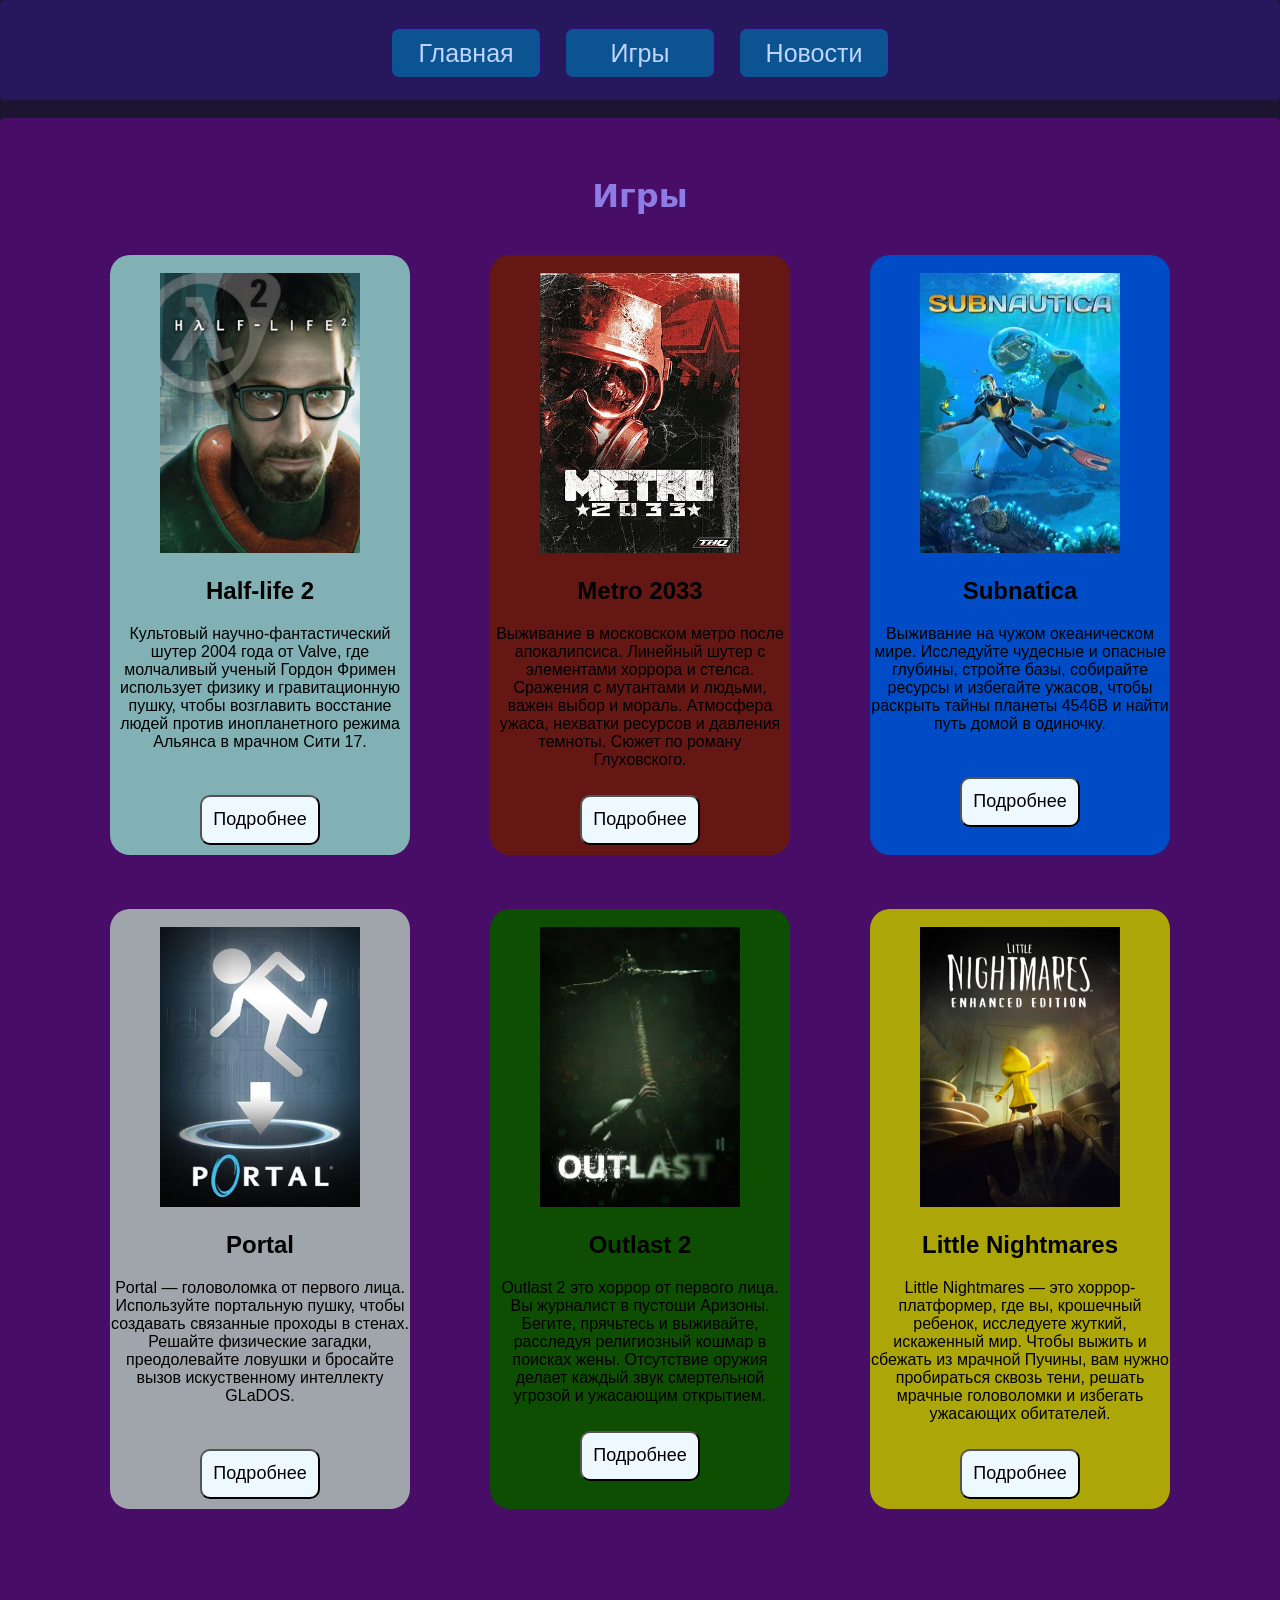
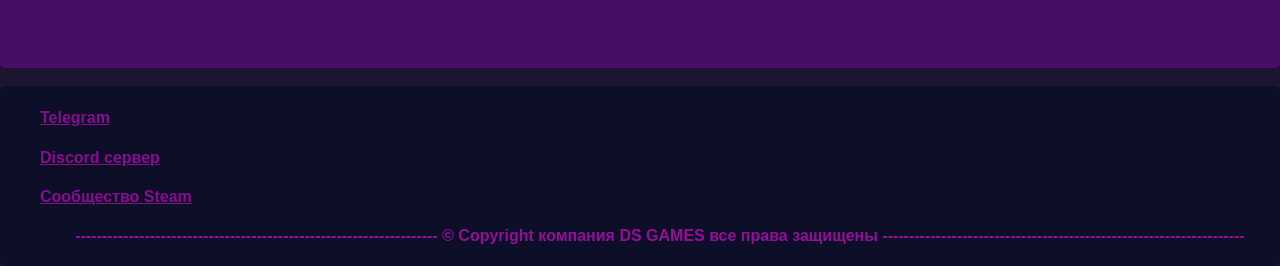
==== index.html @ 6d18ce01 "Rename games.html to index.html" ====
<!DOCTYPE html>
<html lang="en">
<head>
    <meta charset="UTF-8">
    <meta name="viewport" content="width=device-width, initial-scale=1.0">
    <title>🎮DS GAMES</title>
    <link rel="stylesheet" href="games.css">
    <link rel="stylesheet" href="responsive.css">
    <style>
        h1 {
            text-align: center;
            color: rgb(141, 124, 227);
            font-size: xx-large;
            font-family: system-ui, -apple-system, BlinkMacSystemFont, 'Segoe UI', Roboto, Oxygen, Ubuntu, Cantarell, 'Open Sans', 'Helvetica Neue', sans-serif;
        }
    </style>
</head>
    <body>
        <!--Шапка сайта-->
        <header>
            <nav class="navigation">
                <br>
                    <a href="dsgames.html"><input type="button"  name="" id="" value="Главная" style="font-size: 25px;" class="button4"></a>
                    <a href="games.html"><input type="button"  name="" id="" value="Игры" style="font-size: 25px;" class="button1"></a>
                    <a href="news.html"><input type="button" name="" id="" value="Новости" style="font-size: 25px;" class="button2"></a> 
            </nav>
        </header>
        <br>
        <!--Основа сайта-->
        <main>
            <br>
            <h1>Игры</h1>
            <br>
                <div class="card-content">
                   <div class="card">     
                    <br>  
        <img src="img cards/Half-Life_2 photo.jpg" alt="Описание товара" class="card-image">
        <h2 class="card-title">Half-life 2</h2>
        <p class="card-description1">Культовый научно-фантастический шутер 2004 года от Valve, где молчаливый ученый Гордон Фримен использует физику и гравитационную пушку, чтобы возглавить восстание людей против инопланетного режима Альянса в мрачном Сити 17.</p><br>
        <a href="half-life2.html"><button class="card-button">Подробнее</button></a>
        </div>
        <div class="card2">
            <br>
         <img src="img cards/Metro_2033_photo.jpg" alt="Описание товара" class="card-image">
        <h2 class="card-title">Metro 2033</h2>
        <p class="card-description2">Выживание в московском метро после апокалипсиса. Линейный шутер с элементами хоррора и стелса. Сражения с мутантами и людьми, важен выбор и мораль. Атмосфера ужаса, нехватки ресурсов и давления темноты. Сюжет по роману Глуховского. </p>
        <a href="metro2033.html"><button class="card-button">Подробнее</button></a>
        </div>
        <div class="card3">
            <br>
         <img src="img cards/subnatica.webp" alt="Описание товара" class="card-image">
        <h2 class="card-title">Subnatica</h2>
        <p class="card-description2">Выживание на чужом океаническом мире. Исследуйте чудесные и опасные глубины, стройте базы, собирайте ресурсы и избегайте ужасов, чтобы раскрыть тайны планеты 4546B и найти путь домой в одиночку.<br><br></p>
        <a href="subnatica.html"><button class="card-button">Подробнее</button></a>
        </div>
    </div>
    <br>
    <br>
    <br>
                <div class="card-content2">
                   <div class="card4">     
                    <br>  
        <img src="img cards/portal.jpg" alt="Описание товара" class="card-image">
        <h2 class="card-title">Portal</h2>
        <p class="card-description1">Portal — головоломка от первого лица. Используйте портальную пушку, чтобы создавать связанные проходы в стенах. Решайте физические загадки, преодолевайте ловушки и бросайте вызов искуственному интеллекту GLaDOS.</p><br>
        <a href="portal.html"><button class="card-button">Подробнее</button></a>
        </div>
        <div class="card5">
            <br>
         <img src="img cards/outlast2.webp" alt="Описание товара" class="card-image">
        <h2 class="card-title">Outlast 2</h2>
        <p class="card-description2">Outlast 2 это хоррор от первого лица. Вы журналист в пустоши Аризоны. Бегите, прячьтесь и выживайте, расследуя религиозный кошмар в поисках жены. Отсутствие оружия делает каждый звук смертельной угрозой и ужасающим открытием.</p>
        <a href="outlast2.html"><button class="card-button">Подробнее</button></a>
        </div>
        <div class="card6">
            <br>
         <img src="img cards/littlenightmares.jpg" alt="Описание товара" class="card-image">
        <h2 class="card-title">Little Nightmares</h2>
        <p class="card-description2">Little Nightmares — это хоррор-платформер, где вы, крошечный ребенок, исследуете жуткий, искаженный мир. Чтобы выжить и сбежать из мрачной Пучины, вам нужно пробираться сквозь тени, решать мрачные головоломки и избегать ужасающих обитателей.<br></p>
        <a href="littlenightmares.html"><button class="card-button">Подробнее</button></a>
        </div>
    </div>
                
    
    
            
        </main>
        <br>
        <!--Подвал сайта-->
        <footer>
                <div class="footer">
                    <ul class="ul1">
                        <li class="l1"><h4><a href="https://web.telegram.org/k/" class="a1" target="_blank">Telegram</a></h4></li>
                        <li class="l1"><h4><a href="" class="a1">Discord сервер</a></h4></li>
                        <li class="l1"><h4><a href="https://steamcommunity.com/" class="a1">Сообщество Steam</a></h4></li>
                        <li class="l1"><h4 class="h4">-------------------------------------------------------------------- © Copyright компания DS GAMES все права защищены --------------------------------------------------------------------</h4></li>
                    </ul>
                </div>
        </footer>
    </body>
</html>
---- games.css ----
*,
*::before,
*::after {
    box-sizing: border-box;
}

html, body {
    margin: 0;
    padding: 0;
    overflow-x: hidden;
}

body {
    background-color: rgb(27, 21, 50);
}
header {
    width: 100%;
    height: 100px;
    border-radius: 5px;
    background-color: rgb(39, 24, 94);
    display: flex;
    justify-content: center;
    position: -webkit-sticky; /* Для Safari */
    position: sticky;
    top: 0;
    z-index: 1000;
    
}
.button1, .button2, .button3, .button4 {
    display: inline-block;
    justify-content: space-between;
    margin-top: 20px;
    width: 150px;
    height: 50px;
    border-radius: 8px;
    border-style: solid;
    border-color: rgb(49, 12, 124);
    border-width: 1px;
    font-family: 'Gill Sans', 'Gill Sans MT', Calibri, 'Trebuchet MS', sans-serif;
    font-size: large;
    color: rgb(191, 213, 255);
    background-color: rgb(12, 83, 145);
    margin-inline: 10px;
    margin-top: 10px;
}
main {
    min-height: 1550px;
    background-color: rgb(72, 14, 103);
    border-radius: 5px;
    padding: 20px;
}
.games {
    text-align: center;
}
.card-content {
    text-align: center;
    display: flex;
    flex-direction: row;
    gap: 80px;
    flex-wrap: wrap;
    justify-content: center;
    align-items: stretch;
}
.card-image {
    width: 200px;
    height: 280px;
}
.card {
    background-color: rgb(129, 177, 180);
    border: 2px black;
    width: 300px;
    height: 600px;
    border-radius: 20px;
    text-align: center;
    display: inline-block;
    font-family: 'Gill Sans', 'Gill Sans MT', Calibri, 'Trebuchet MS', sans-serif;
}
.card2 {
    background-color: rgb(101, 24, 19);
    border: 2px black;
    width: 300px;
    height: 600px;
    border-radius: 20px;
    text-align: center;
    display: inline-block;
    font-family: 'Gill Sans', 'Gill Sans MT', Calibri, 'Trebuchet MS', sans-serif;
}
.card3 {
       
    background-color: rgb(0, 76, 199);
    border: 2px black;
    width: 300px;
    height: 600px;
    border-radius: 20px;
    text-align: center;
    display: inline-block;
    font-family: 'Gill Sans', 'Gill Sans MT', Calibri, 'Trebuchet MS', sans-serif;
}
.card-content2 {
    text-align: center;
    display: flex;
    flex-direction: row;
    gap: 80px;
    flex-wrap: wrap;
    justify-content: center;
    align-items: stretch;
}
.card4 {
    background-color: #A0A5AB;
    border: 2px black;
    width: 300px;
    height: 600px;
    border-radius: 20px;
    text-align: center;
    display: inline-block;
    font-family: 'Gill Sans', 'Gill Sans MT', Calibri, 'Trebuchet MS', sans-serif;
}
.card5 {
    background-color: #0e4e02;
    opacity: 1;
    border: 2px black;
    width: 300px;
    height: 600px;
    border-radius: 20px;
    text-align: center;
    display: inline-block;
    font-family: 'Gill Sans', 'Gill Sans MT', Calibri, 'Trebuchet MS', sans-serif;
}
.card6 {
       
    background-color: rgb(172, 166, 8);
    border: 2px black;
    width: 300px;
    height: 600px;
    border-radius: 20px;
    text-align: center;
    display: inline-block;
    font-family: 'Gill Sans', 'Gill Sans MT', Calibri, 'Trebuchet MS', sans-serif;
}
.text-button {
    width: 80px;
    height: 50px;
    color: black;
    text-decoration: none;
}
.card-button {
    margin-top: 10px;
    width: 120px;
    height: 50px;
    background-color: rgb(238, 248, 255);
    border-radius: 10px;
    font-size: large;
}
.card-description1 {

}
.card-description2 {
    color: rgb(0, 0, 0);
}
.h1 {
    text-align: center;
    color: rgb(141, 124, 227);
    font-size: xx-large;
    font-family: system-ui, -apple-system, BlinkMacSystemFont, 'Segoe UI', Roboto, Oxygen, Ubuntu, Cantarell, 'Open Sans', 'Helvetica Neue', sans-serif;
}
.h2 {
    text-align: center;
    color: white;
    font-family: system-ui, -apple-system, BlinkMacSystemFont, 'Segoe UI', Roboto, Oxygen, Ubuntu, Cantarell, 'Open Sans', 'Helvetica Neue', sans-serif;
}
footer {
    padding-top: 1px;
    width: 100%;
    height: 180px;
    background-color: rgb(13, 14, 40);
    border-radius: 5px;
    flex-shrink: 0; /* Не дает футеру сжиматься */
}
.footer {
    padding-top: 1px;
    padding-left: 0;
    text-align: left;
}
.ul1 {
    list-style-type: none;
    margin-top: 20px;
    margin-left: 0;
}
h5 {
    color: white;
}
.a1 {
    margin-top: 40px;
    font-family: 'Gill Sans', 'Gill Sans MT', Calibri, 'Trebuchet MS', sans-serif;
    color: rgb(137, 12, 144);
}
.h4 {
    text-align: center;
    font-family: 'Gill Sans', 'Gill Sans MT', Calibri, 'Trebuchet MS', sans-serif;
    color: rgb(149, 14, 154);
}

/* Адаптивность для карточек игр */
@media (max-width: 1200px) {
    .card-content, .card-content2 {
        gap: 40px;
    }
}

@media (max-width: 768px) {
    .card-content, .card-content2 {
        gap: 30px;
        flex-direction: column;
        align-items: center;
    }
    .card, .card2, .card3, .card4, .card5, .card6 {
        width: 100%;
        max-width: 320px;
    }
    .card-image {
        max-width: 100%;
        height: auto;
        object-fit: cover;
    }
}

@media (max-width: 480px) {
    .card, .card2, .card3, .card4, .card5, .card6 {
        max-width: 100%;
    }
}
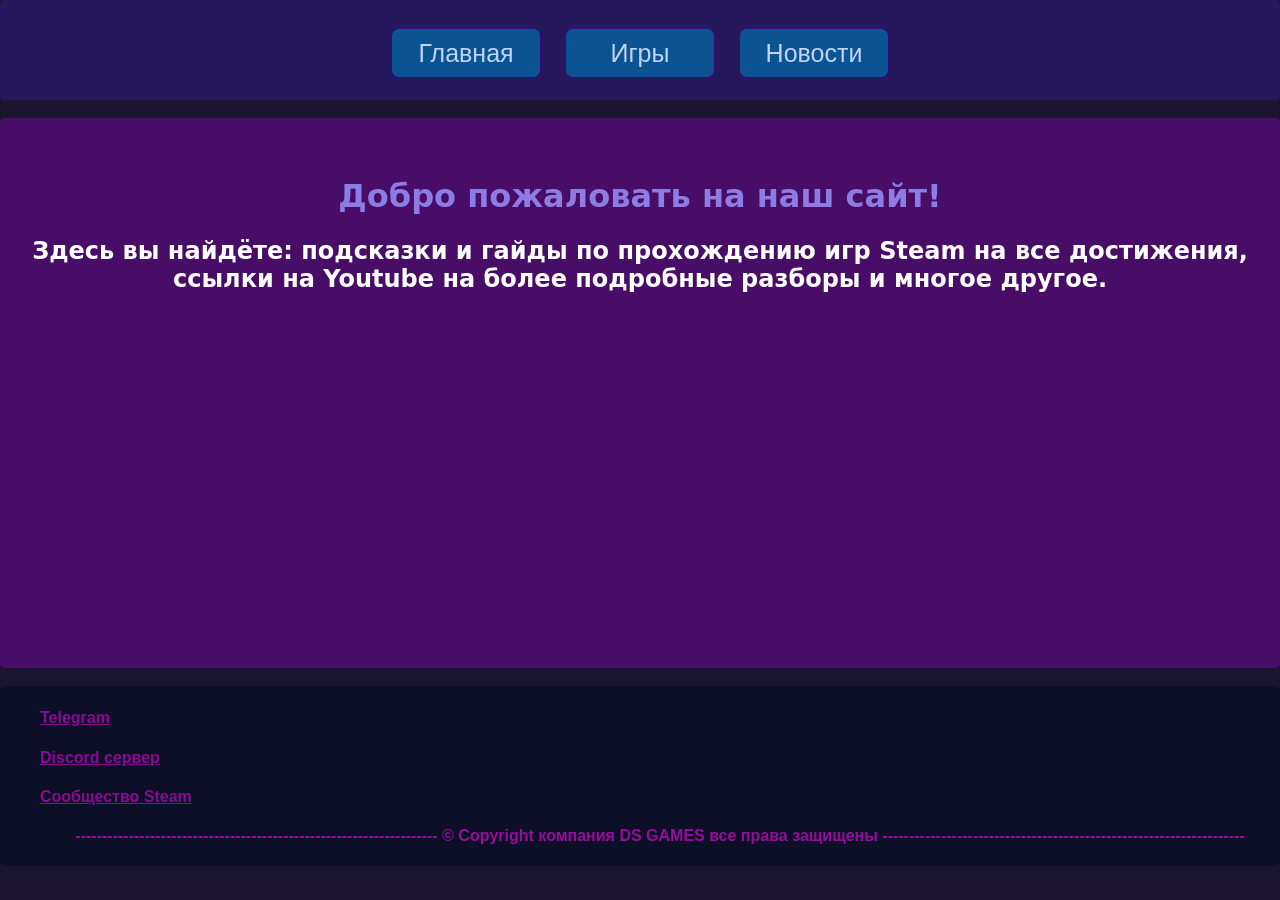
==== commit eb65b9c4: "Rename dsgames.html to index.html" ====
--- a/index.html
+++ b/index.html
@@ -4,16 +4,8 @@
     <meta charset="UTF-8">
     <meta name="viewport" content="width=device-width, initial-scale=1.0">
     <title>🎮DS GAMES</title>
-    <link rel="stylesheet" href="games.css">
+    <link rel="stylesheet" href="dsgames.css">
     <link rel="stylesheet" href="responsive.css">
-    <style>
-        h1 {
-            text-align: center;
-            color: rgb(141, 124, 227);
-            font-size: xx-large;
-            font-family: system-ui, -apple-system, BlinkMacSystemFont, 'Segoe UI', Roboto, Oxygen, Ubuntu, Cantarell, 'Open Sans', 'Helvetica Neue', sans-serif;
-        }
-    </style>
 </head>
     <body>
         <!--Шапка сайта-->
@@ -22,67 +14,18 @@
                 <br>
                     <a href="dsgames.html"><input type="button"  name="" id="" value="Главная" style="font-size: 25px;" class="button4"></a>
                     <a href="games.html"><input type="button"  name="" id="" value="Игры" style="font-size: 25px;" class="button1"></a>
-                    <a href="news.html"><input type="button" name="" id="" value="Новости" style="font-size: 25px;" class="button2"></a> 
+                    <a href="news.html"><input type="button"  name="" id="" value="Новости" style="font-size: 25px;" class="button2"></a> 
+
+                </div>
+            </div>
             </nav>
         </header>
         <br>
         <!--Основа сайта-->
         <main>
             <br>
-            <h1>Игры</h1>
-            <br>
-                <div class="card-content">
-                   <div class="card">     
-                    <br>  
-        <img src="img cards/Half-Life_2 photo.jpg" alt="Описание товара" class="card-image">
-        <h2 class="card-title">Half-life 2</h2>
-        <p class="card-description1">Культовый научно-фантастический шутер 2004 года от Valve, где молчаливый ученый Гордон Фримен использует физику и гравитационную пушку, чтобы возглавить восстание людей против инопланетного режима Альянса в мрачном Сити 17.</p><br>
-        <a href="half-life2.html"><button class="card-button">Подробнее</button></a>
-        </div>
-        <div class="card2">
-            <br>
-         <img src="img cards/Metro_2033_photo.jpg" alt="Описание товара" class="card-image">
-        <h2 class="card-title">Metro 2033</h2>
-        <p class="card-description2">Выживание в московском метро после апокалипсиса. Линейный шутер с элементами хоррора и стелса. Сражения с мутантами и людьми, важен выбор и мораль. Атмосфера ужаса, нехватки ресурсов и давления темноты. Сюжет по роману Глуховского. </p>
-        <a href="metro2033.html"><button class="card-button">Подробнее</button></a>
-        </div>
-        <div class="card3">
-            <br>
-         <img src="img cards/subnatica.webp" alt="Описание товара" class="card-image">
-        <h2 class="card-title">Subnatica</h2>
-        <p class="card-description2">Выживание на чужом океаническом мире. Исследуйте чудесные и опасные глубины, стройте базы, собирайте ресурсы и избегайте ужасов, чтобы раскрыть тайны планеты 4546B и найти путь домой в одиночку.<br><br></p>
-        <a href="subnatica.html"><button class="card-button">Подробнее</button></a>
-        </div>
-    </div>
-    <br>
-    <br>
-    <br>
-                <div class="card-content2">
-                   <div class="card4">     
-                    <br>  
-        <img src="img cards/portal.jpg" alt="Описание товара" class="card-image">
-        <h2 class="card-title">Portal</h2>
-        <p class="card-description1">Portal — головоломка от первого лица. Используйте портальную пушку, чтобы создавать связанные проходы в стенах. Решайте физические загадки, преодолевайте ловушки и бросайте вызов искуственному интеллекту GLaDOS.</p><br>
-        <a href="portal.html"><button class="card-button">Подробнее</button></a>
-        </div>
-        <div class="card5">
-            <br>
-         <img src="img cards/outlast2.webp" alt="Описание товара" class="card-image">
-        <h2 class="card-title">Outlast 2</h2>
-        <p class="card-description2">Outlast 2 это хоррор от первого лица. Вы журналист в пустоши Аризоны. Бегите, прячьтесь и выживайте, расследуя религиозный кошмар в поисках жены. Отсутствие оружия делает каждый звук смертельной угрозой и ужасающим открытием.</p>
-        <a href="outlast2.html"><button class="card-button">Подробнее</button></a>
-        </div>
-        <div class="card6">
-            <br>
-         <img src="img cards/littlenightmares.jpg" alt="Описание товара" class="card-image">
-        <h2 class="card-title">Little Nightmares</h2>
-        <p class="card-description2">Little Nightmares — это хоррор-платформер, где вы, крошечный ребенок, исследуете жуткий, искаженный мир. Чтобы выжить и сбежать из мрачной Пучины, вам нужно пробираться сквозь тени, решать мрачные головоломки и избегать ужасающих обитателей.<br></p>
-        <a href="littlenightmares.html"><button class="card-button">Подробнее</button></a>
-        </div>
-    </div>
-                
-    
-    
+            <h1 class="h1">Добро пожаловать на наш сайт!</h1>
+            <h2 class="h2">Здесь вы найдёте: подсказки и гайды по прохождению игр Steam на все достижения, ссылки на Youtube на более подробные разборы и многое другое.</h2>
             
         </main>
         <br>
@@ -99,3 +42,5 @@
         </footer>
     </body>
 </html>
+
+
--- a/dsgames.css
+++ b/dsgames.css
@@ -0,0 +1,94 @@
+*,
+*::before,
+*::after {
+    box-sizing: border-box;
+}
+
+html, body {
+    margin: 0;
+    padding: 0;
+    overflow-x: hidden;
+}
+
+body {
+    background-color: rgb(27, 21, 50);
+}
+header {
+    width: 100%;
+    height: 100px;
+    border-radius: 5px;
+    background-color: rgb(39, 24, 94);
+    display: flex;
+    justify-content: center;
+    position: -webkit-sticky; /* Для Safari */
+    position: sticky;
+    top: 0;
+    z-index: 1000;
+    
+}
+.button1, .button2, .button3, .button4 {
+    display: inline-block;
+    justify-content: space-between;
+    margin-top: 20px;
+    width: 150px;
+    height: 50px;
+    border-radius: 8px;
+    border-style: solid;
+    border-color: rgb(49, 12, 124);
+    border-width: 1px;
+    font-family: 'Gill Sans', 'Gill Sans MT', Calibri, 'Trebuchet MS', sans-serif;
+    font-size: large;
+    color: rgb(191, 213, 255);
+    background-color: rgb(12, 83, 145);
+    margin-inline: 10px;
+    margin-top: 10px;
+}
+
+main {
+    min-height: 550px;
+    background-color: rgb(72, 14, 103);
+    border-radius: 5px;
+    padding: 20px;
+}
+.h1 {
+    text-align: center;
+    color: rgb(141, 124, 227);
+    font-size: xx-large;
+    font-family: system-ui, -apple-system, BlinkMacSystemFont, 'Segoe UI', Roboto, Oxygen, Ubuntu, Cantarell, 'Open Sans', 'Helvetica Neue', sans-serif;
+}
+.h2 {
+    margin: 10px;
+    text-align: center;
+    color: white;
+    font-family: system-ui, -apple-system, BlinkMacSystemFont, 'Segoe UI', Roboto, Oxygen, Ubuntu, Cantarell, 'Open Sans', 'Helvetica Neue', sans-serif;
+}
+footer {
+    padding-top: 1px;
+    width: 100%;
+    height: 180px;
+    background-color: rgb(13, 14, 40);
+    border-radius: 5px;
+}
+.footer {
+    padding-top: 1px;
+    padding-left: 0;
+    text-align: left;
+}
+.ul1 {
+    list-style-type: none;
+    margin-top: 20px;
+    margin-left: 0;
+}
+h5 {
+    color: white;
+}
+.a1 {
+    margin-top: 40px;
+    font-family: 'Gill Sans', 'Gill Sans MT', Calibri, 'Trebuchet MS', sans-serif;
+    color: rgb(137, 12, 144);
+}
+.h4 {
+    text-align: center;
+    font-family: 'Gill Sans', 'Gill Sans MT', Calibri, 'Trebuchet MS', sans-serif;
+    color: rgb(149, 14, 154);
+}
